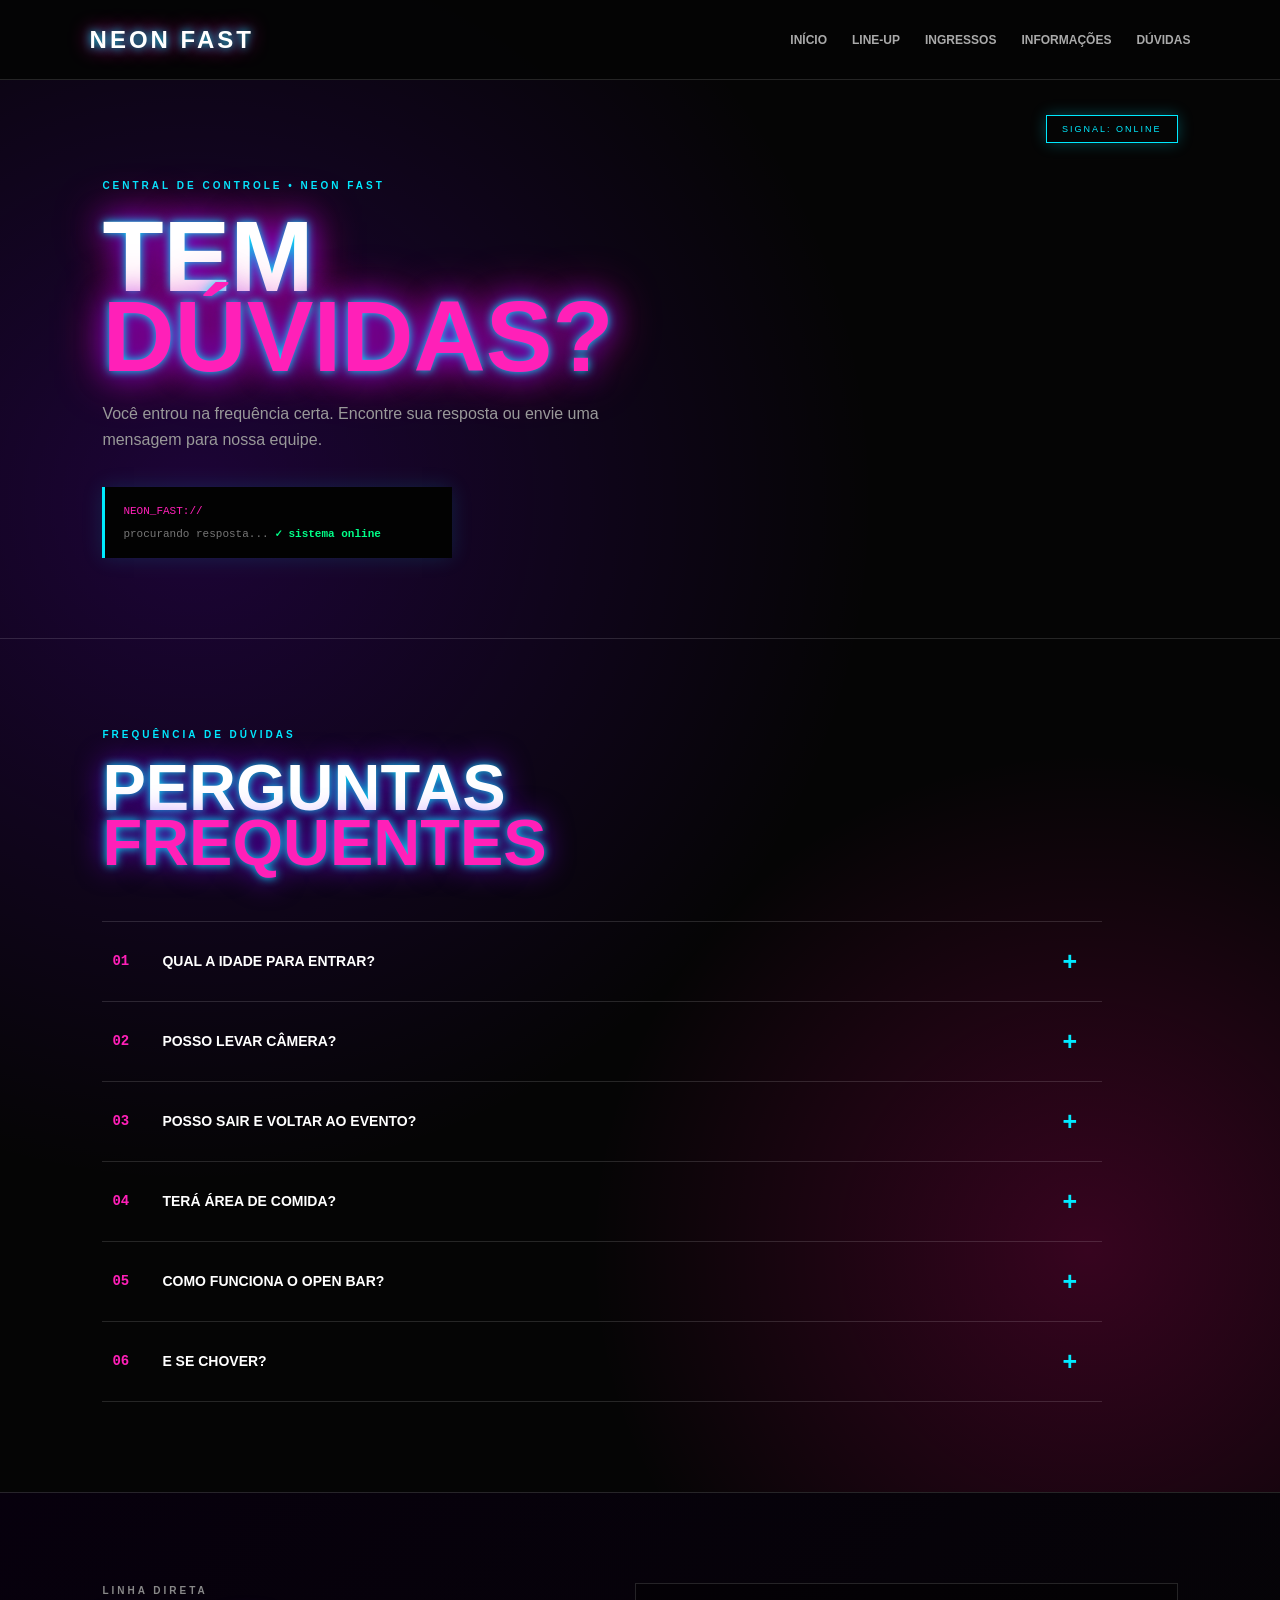
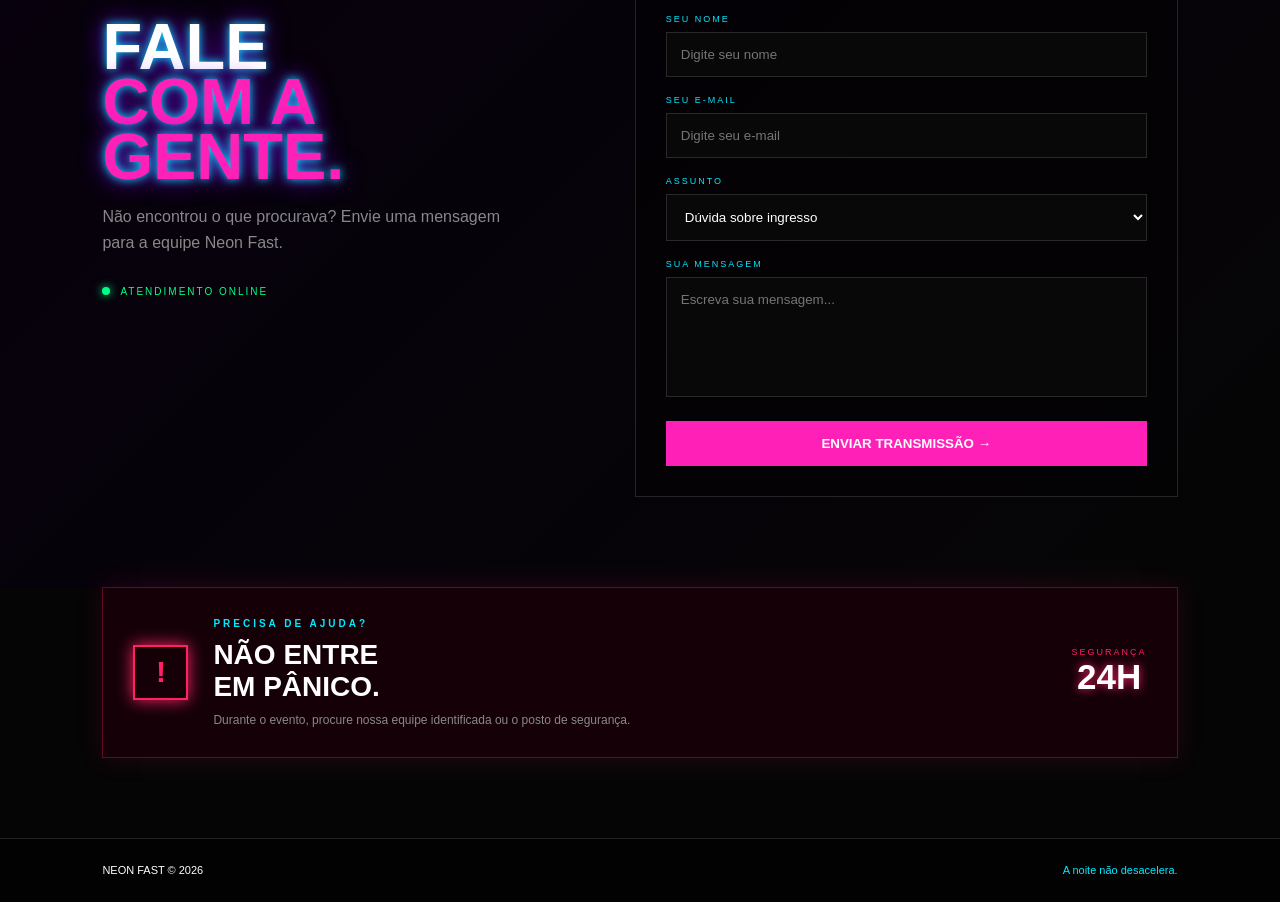
==== duvidas.html @ acbee1f2 "duvidas finalizada" ====
<!DOCTYPE html>
<html lang="pt-BR">

<head>

    <meta charset="UTF-8">
    <meta name="viewport" content="width=device-width, initial-scale=1.0">

    <title>Neon Fast | Dúvidas</title>

    <link rel="stylesheet" href="duvidas.css">

</head>

<body>


    <!-- HEADER -->

    <header>

        <div class="logo">
            <a href="index.html">NEON FAST</a>
        </div>

        <nav>

            <a href="index.html">INÍCIO</a>

            <a href="line.html">LINE-UP</a>

            <a href="ingressos.html">INGRESSOS</a>

            <a href="informacoes.html">INFORMAÇÕES</a>

            <a href="duvidas.html">DÚVIDAS</a>

        </nav>

    </header>



    <main>


        <!-- INTRO -->

        <section class="faq-hero">

            <div class="sinal">
                SIGNAL: ONLINE
            </div>

            <p class="pequeno">
                CENTRAL DE CONTROLE • NEON FAST
            </p>

            <h1>
                TEM<br>
                <span>DÚVIDAS?</span>
            </h1>

            <p class="texto">

                Você entrou na frequência certa.
                Encontre sua resposta ou envie uma mensagem
                para nossa equipe.

            </p>


            <div class="terminal">

                <span>NEON_FAST://</span>

                <p>
                    procurando resposta...
                    <b>✓ sistema online</b>
                </p>

            </div>

        </section>



        <!-- PERGUNTAS -->

        <section class="perguntas">

            <div class="titulo-secao">

                <p class="pequeno">
                    FREQUÊNCIA DE DÚVIDAS
                </p>

                <h2>
                    PERGUNTAS<br>
                    <span>FREQUENTES</span>
                </h2>

            </div>



            <div class="faq-list">


                <!-- PERGUNTA 01 -->

                <details>

                    <summary>

                        <span>01</span>

                        QUAL A IDADE PARA ENTRAR?

                        <b>+</b>

                    </summary>

                    <p>
                        A classificação do Neon Fast é para maiores
                        de 18 anos. Será necessário apresentar um
                        documento oficial com foto na entrada.
                    </p>

                </details>



                <!-- PERGUNTA 02 -->

                <details>

                    <summary>

                        <span>02</span>

                        POSSO LEVAR CÂMERA?

                        <b>+</b>

                    </summary>

                    <p>
                        Câmeras pequenas e equipamentos pessoais
                        são permitidos. Equipamentos profissionais
                        precisam de autorização da organização.
                    </p>

                </details>



                <!-- PERGUNTA 03 -->

                <details>

                    <summary>

                        <span>03</span>

                        POSSO SAIR E VOLTAR AO EVENTO?

                        <b>+</b>

                    </summary>

                    <p>
                        Sim, desde que o seu ingresso permita
                        reentrada e você esteja com a pulseira
                        de identificação.
                    </p>

                </details>



                <!-- PERGUNTA 04 -->

                <details>

                    <summary>

                        <span>04</span>

                        TERÁ ÁREA DE COMIDA?

                        <b>+</b>

                    </summary>

                    <p>
                        Sim. O evento terá uma área de alimentação
                        com diferentes opções de comidas e bebidas.
                    </p>

                </details>



                <!-- PERGUNTA 05 -->

                <details>

                    <summary>

                        <span>05</span>

                        COMO FUNCIONA O OPEN BAR?

                        <b>+</b>

                    </summary>

                    <p>
                        O ingresso Open Bar possui uma área exclusiva
                        com bebidas incluídas durante o período
                        determinado pela organização.
                    </p>

                </details>



                <!-- PERGUNTA 06 -->

                <details>

                    <summary>

                        <span>06</span>

                        E SE CHOVER?

                        <b>+</b>

                    </summary>

                    <p>
                        O Neon Fast acontece em um galpão fechado.
                        Mesmo assim, recomendamos levar uma capa
                        de chuva pequena para o trajeto até o local.
                    </p>

                </details>


            </div>

        </section>



        <!-- CONTATO -->

        <section class="contato">


            <div class="contato-info">

                <p class="pequeno">
                    LINHA DIRETA
                </p>

                <h2>
                    FALE<br>
                    <span>COM A GENTE.</span>
                </h2>

                <p>
                    Não encontrou o que procurava?
                    Envie uma mensagem para a equipe Neon Fast.
                </p>


                <div class="contato-status">

                    <span></span>

                    ATENDIMENTO ONLINE

                </div>

            </div>



            <!-- FORMULÁRIO -->

            <form>

                <label>
                    SEU NOME
                </label>

                <input
                    type="text"
                    placeholder="Digite seu nome"
                >


                <label>
                    SEU E-MAIL
                </label>

                <input
                    type="email"
                    placeholder="Digite seu e-mail"
                >


                <label>
                    ASSUNTO
                </label>

                <select>

                    <option>
                        Dúvida sobre ingresso
                    </option>

                    <option>
                        Informações do evento
                    </option>

                    <option>
                        Line-up
                    </option>

                    <option>
                        Outro assunto
                    </option>

                </select>


                <label>
                    SUA MENSAGEM
                </label>

                <textarea
                    placeholder="Escreva sua mensagem..."
                ></textarea>


                <button type="submit">
                    ENVIAR TRANSMISSÃO →
                </button>

            </form>

        </section>



        <!-- EMERGÊNCIA -->

        <section class="emergencia">

            <div class="alerta">
                !
            </div>

            <div>

                <p class="pequeno">
                    PRECISA DE AJUDA?
                </p>

                <h2>
                    NÃO ENTRE<br>
                    EM PÂNICO.
                </h2>

                <p>
                    Durante o evento, procure nossa equipe
                    identificada ou o posto de segurança.
                </p>

            </div>

            <div class="numero">

                <span>SEGURANÇA</span>

                <strong>
                    24H
                </strong>

            </div>

        </section>


    </main>



    <!-- FOOTER -->

    <footer>

        <p>
            NEON FAST © 2026
        </p>

        <p>
            A noite não desacelera.
        </p>

    </footer>


</body>

</html>
---- duvidas.css ----
* {
    margin: 0;
    padding: 0;
    box-sizing: border-box;
}

body {
    background: #050505;
    color: white;
    font-family: Arial, sans-serif;

    background-image:
        radial-gradient(circle at 15% 20%, #7b00ff33, transparent 30%),
        radial-gradient(circle at 85% 50%, #ff008833, transparent 30%);
}


/* HEADER */

header {
    height: 80px;

    padding: 0 7%;

    display: flex;
    align-items: center;
    justify-content: space-between;

    background: #050505ee;

    border-bottom: 1px solid #ffffff22;

    position: sticky;
    top: 0;

    z-index: 10;
}

.logo a {
    color: white;

    text-decoration: none;

    font-size: 24px;
    font-weight: bold;

    letter-spacing: 3px;

    text-shadow:
        0 0 10px #00eaff,
        0 0 20px #ff00aa;
}

nav {
    display: flex;
    gap: 25px;
}

nav a {
    color: #aaa;

    text-decoration: none;

    font-size: 12px;
    font-weight: bold;

    transition: .3s;
}

nav a:hover {
    color: #00eaff;

    text-shadow: 0 0 10px #00eaff;
}


/* HERO */

.faq-hero {
    padding: 100px 8% 80px;

    border-bottom: 1px solid #ffffff22;

    position: relative;
}

.sinal {
    position: absolute;

    top: 35px;
    right: 8%;

    padding: 8px 15px;

    border: 1px solid #00eaff;

    color: #00eaff;

    font-size: 9px;

    letter-spacing: 2px;

    box-shadow: 0 0 15px #00eaff44;

    animation: piscar 2s infinite;
}

@keyframes piscar {

    50% {
        opacity: .4;
    }

}

.pequeno {
    color: #00eaff;

    font-size: 10px;
    font-weight: bold;

    letter-spacing: 3px;
}

.faq-hero h1 {
    margin: 25px 0;

    font-size: 100px;

    line-height: .8;

    text-shadow:
        0 0 10px #00eaff,
        0 0 30px #7b00ff,
        0 0 50px #ff0088;
}

.faq-hero h1 span {
    color: #ff20b8;
}

.texto {
    max-width: 500px;

    color: #999;

    line-height: 1.6;
}


/* TERMINAL */

.terminal {
    width: 350px;

    margin-top: 35px;

    padding: 18px;

    background: #020202;

    border-left: 3px solid #00eaff;

    box-shadow: 0 0 20px #00eaff22;

    font-family: monospace;

    font-size: 11px;
}

.terminal span {
    color: #ff20b8;
}

.terminal p {
    margin-top: 10px;

    color: #777;
}

.terminal b {
    color: #00ff88;
}


/* PERGUNTAS */

.perguntas {
    padding: 90px 8%;
}

.titulo-secao h2 {
    margin-top: 20px;

    font-size: 65px;

    line-height: .85;

    text-shadow:
        0 0 10px #00eaff,
        0 0 30px #7b00ff;
}

.titulo-secao h2 span {
    color: #ff20b8;
}

.faq-list {
    margin-top: 50px;

    max-width: 1000px;
}

details {
    border-top: 1px solid #ffffff22;

    transition: .3s;
}

details:last-child {
    border-bottom: 1px solid #ffffff22;
}

summary {
    padding: 25px 10px;

    display: grid;

    grid-template-columns: 50px 1fr 30px;

    align-items: center;

    cursor: pointer;

    list-style: none;

    font-size: 14px;
    font-weight: bold;

    transition: .3s;
}

summary::-webkit-details-marker {
    display: none;
}

summary span {
    color: #ff20b8;

    font-family: monospace;
}

summary b {
    color: #00eaff;

    font-size: 25px;

    transition: .3s;
}

details[open] summary b {
    transform: rotate(45deg);
}

summary:hover {
    color: #00eaff;

    padding-left: 20px;
}

details p {
    padding: 0 60px 25px;

    color: #888;

    font-size: 13px;

    line-height: 1.7;
}


/* CONTATO */

.contato {
    padding: 90px 8%;

    display: grid;

    grid-template-columns: 1fr 1.2fr;

    gap: 80px;

    border-top: 1px solid #ffffff22;

    background:
        linear-gradient(135deg, #07000d, #050505);
}

.contato-info h2 {
    margin: 20px 0;

    font-size: 65px;

    line-height: .85;

    text-shadow:
        0 0 10px #00eaff,
        0 0 25px #7b00ff;
}

.contato-info h2 span {
    color: #ff20b8;
}

.contato-info > p {
    max-width: 400px;

    color: #888;

    line-height: 1.6;
}

.contato-status {
    margin-top: 30px;

    display: flex;

    align-items: center;

    gap: 10px;

    color: #00ff88;

    font-size: 10px;

    letter-spacing: 2px;
}

.contato-status span {
    width: 8px;
    height: 8px;

    border-radius: 50%;

    background: #00ff88;

    box-shadow: 0 0 10px #00ff88;
}


/* FORMULÁRIO */

form {
    padding: 30px;

    border: 1px solid #ffffff22;

    background: #00000066;
}

label {
    display: block;

    margin-bottom: 8px;
    margin-top: 18px;

    color: #00eaff;

    font-size: 9px;

    letter-spacing: 2px;
}

label:first-child {
    margin-top: 0;
}

input,
select,
textarea {
    width: 100%;

    padding: 14px;

    background: #080808;

    color: white;

    border: 1px solid #ffffff22;

    outline: none;

    font-family: Arial;
}

input:focus,
select:focus,
textarea:focus {
    border-color: #00eaff;

    box-shadow: 0 0 10px #00eaff22;
}

textarea {
    height: 120px;

    resize: none;
}

button {
    width: 100%;

    margin-top: 20px;

    padding: 15px;

    background: #ff20b8;

    color: white;

    border: none;

    font-weight: bold;

    cursor: pointer;

    transition: .3s;
}

button:hover {
    background: #00eaff;

    color: #050505;

    box-shadow:
        0 0 15px #00eaff,
        0 0 30px #00eaff55;
}


/* EMERGÊNCIA */

.emergencia {
    margin: 0 8% 80px;

    padding: 30px;

    display: flex;

    align-items: center;

    gap: 25px;

    border: 1px solid #ff206655;

    background: #150008;

    box-shadow: 0 0 25px #ff206622;
}

.alerta {
    width: 55px;
    height: 55px;

    display: flex;

    align-items: center;
    justify-content: center;

    border: 2px solid #ff2066;

    color: #ff2066;

    font-size: 30px;
    font-weight: bold;

    box-shadow: 0 0 15px #ff2066;

    animation: alerta 1s infinite;
}

@keyframes alerta {

    50% {
        box-shadow: 0 0 30px #ff2066;
    }

}

.emergencia h2 {
    margin: 10px 0;

    font-size: 28px;
}

.emergencia p:last-child {
    color: #888;

    font-size: 12px;
}

.numero {
    margin-left: auto;

    text-align: center;
}

.numero span {
    display: block;

    color: #ff2066;

    font-size: 9px;

    letter-spacing: 2px;
}

.numero strong {
    color: white;

    font-size: 35px;

    text-shadow: 0 0 10px #ff2066;
}


/* FOOTER */

footer {
    padding: 25px 8%;

    display: flex;

    justify-content: space-between;

    background: #020202;

    border-top: 1px solid #ffffff22;

    font-size: 11px;
}

footer p:last-child {
    color: #00eaff;
}


/* CELULAR */

@media (max-width: 800px) {

    header {
        height: auto;

        padding: 20px;

        flex-direction: column;

        gap: 20px;
    }

    nav {
        flex-wrap: wrap;

        justify-content: center;

        gap: 15px;
    }

    .faq-hero {
        padding: 70px 6%;
    }

    .faq-hero h1 {
        font-size: 65px;
    }

    .sinal {
        position: static;

        display: inline-block;

        margin-bottom: 30px;
    }

    .terminal {
        width: 100%;
    }

    .perguntas {
        padding: 60px 6%;
    }

    .titulo-secao h2 {
        font-size: 48px;
    }

    summary {
        grid-template-columns: 35px 1fr 20px;

        font-size: 12px;
    }

    details p {
        padding-left: 35px;
    }

    .contato {
        padding: 60px 6%;

        grid-template-columns: 1fr;

        gap: 40px;
    }

    .contato-info h2 {
        font-size: 50px;
    }

    .emergencia {
        margin: 0 6% 60px;

        flex-wrap: wrap;
    }

    .numero {
        margin-left: 0;
    }

    footer {
        flex-direction: column;

        gap: 10px;

        text-align: center;
    }

}
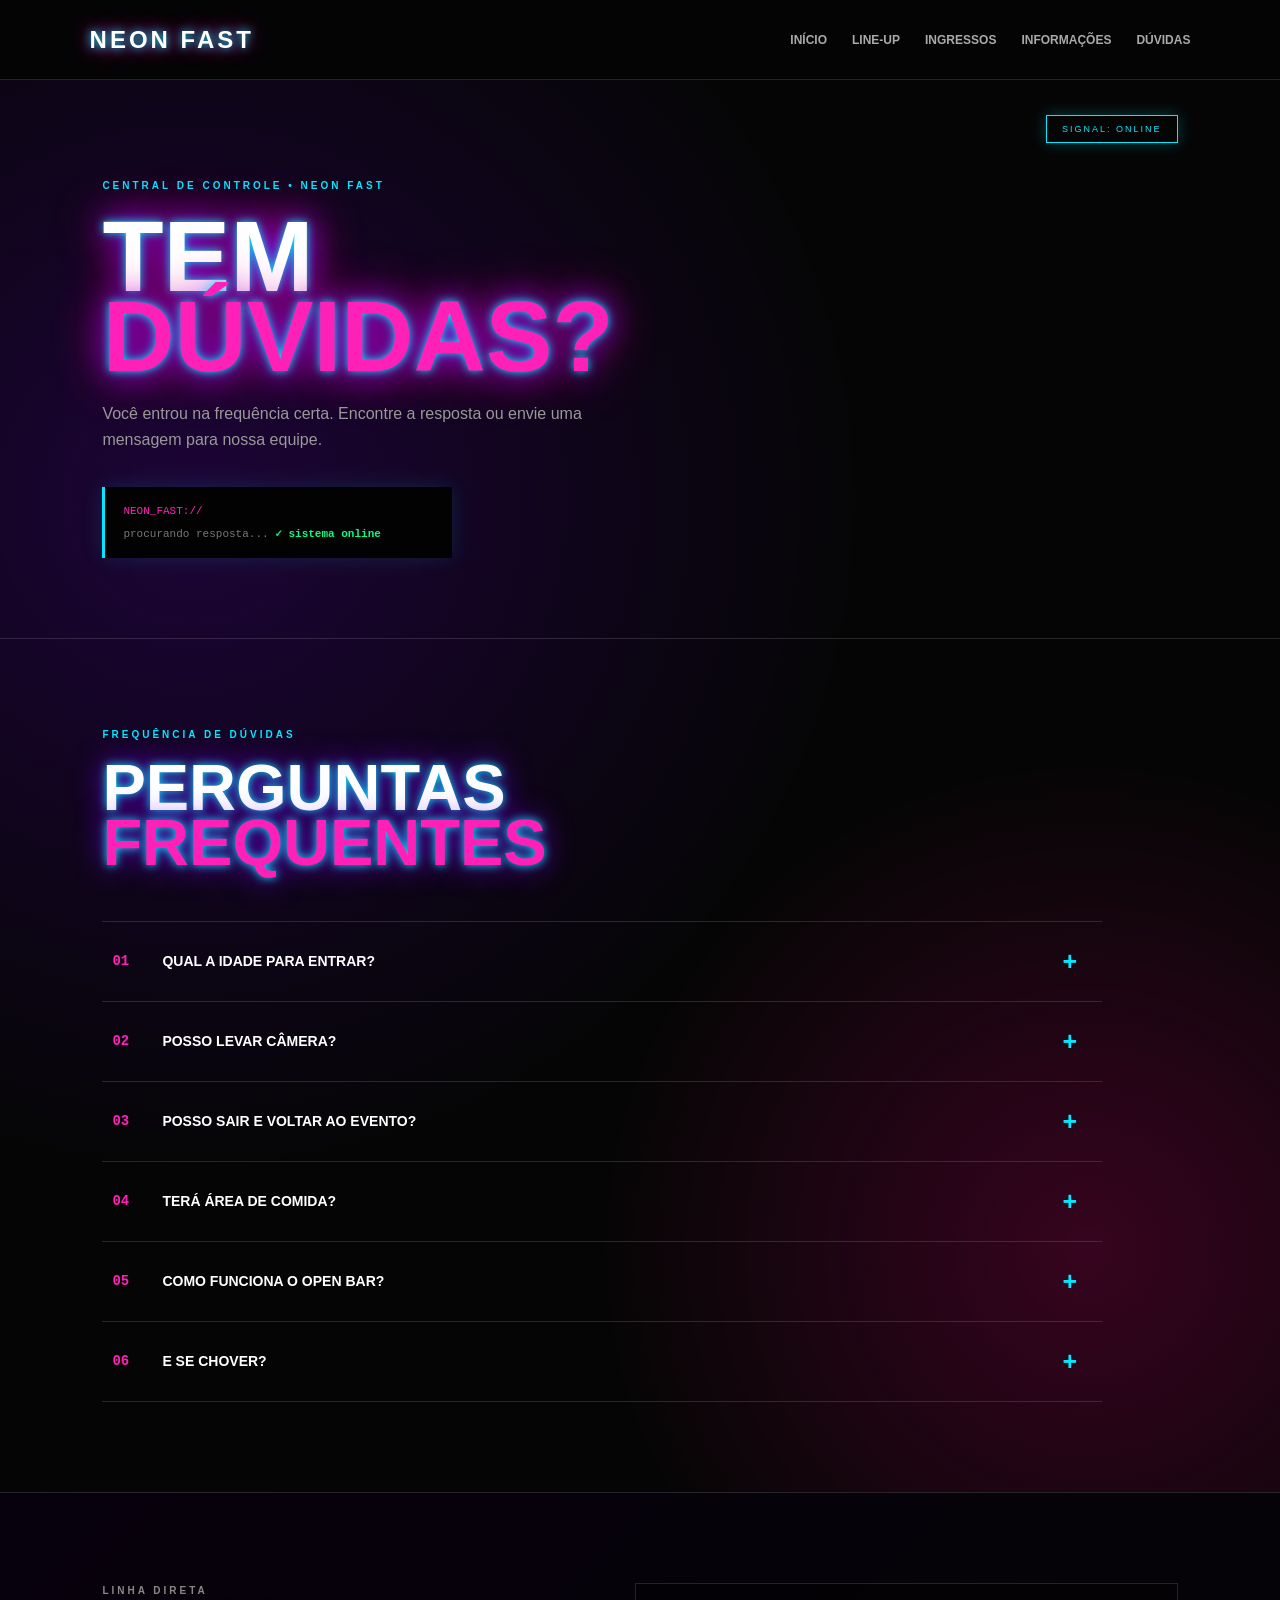
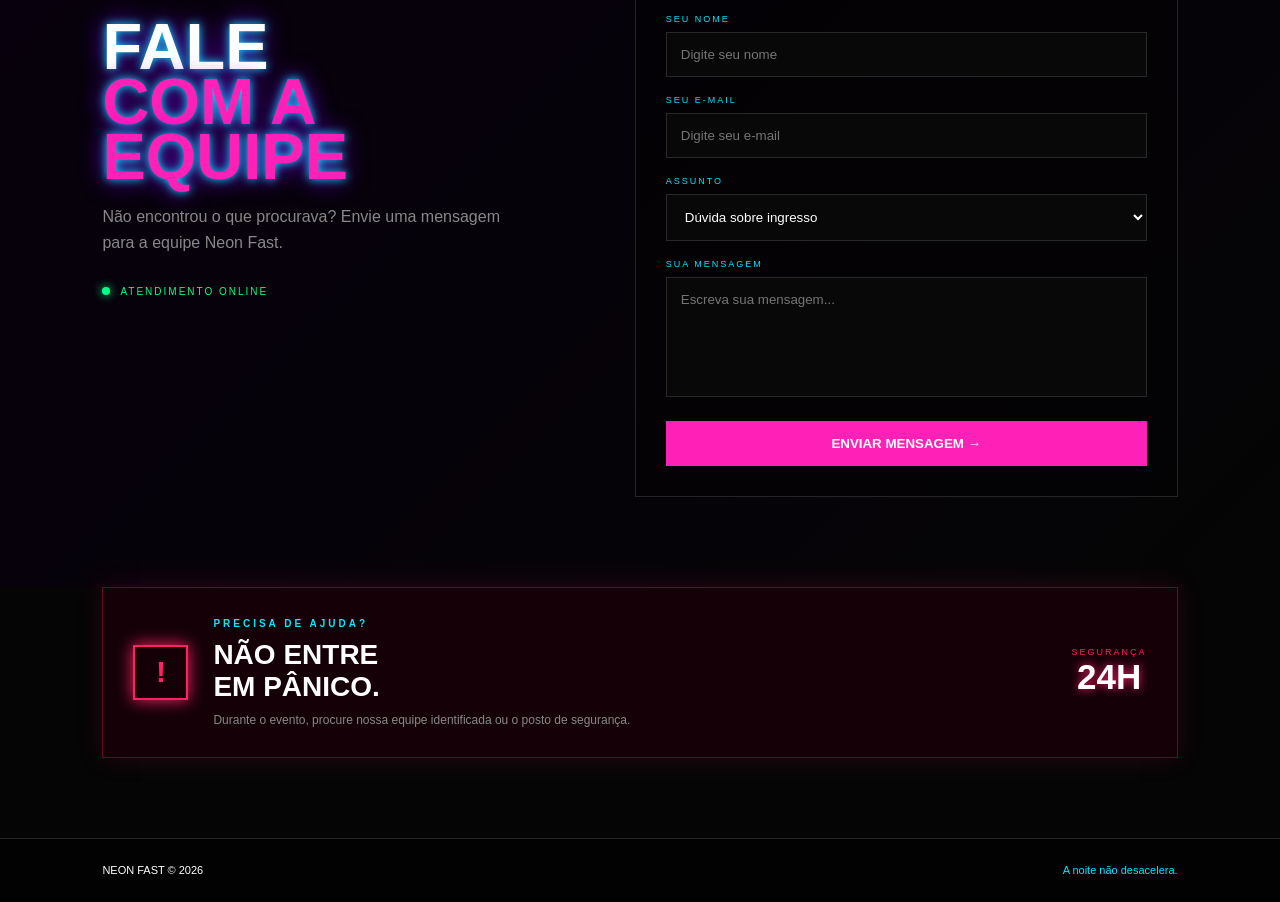
==== commit 49477f6c: "limpeza e finalizaçao" ====
--- a/duvidas.html
+++ b/duvidas.html
@@ -14,8 +14,6 @@
 
 <body>
 
-
-    <!-- HEADER -->
 
     <header>
 
@@ -43,8 +41,6 @@
 
     <main>
 
-
-        <!-- INTRO -->
 
         <section class="faq-hero">
 
@@ -64,7 +60,7 @@
             <p class="texto">
 
                 Você entrou na frequência certa.
-                Encontre sua resposta ou envie uma mensagem
+                Encontre a resposta ou envie uma mensagem
                 para nossa equipe.
 
             </p>
@@ -84,8 +80,6 @@
         </section>
 
 
-
-        <!-- PERGUNTAS -->
 
         <section class="perguntas">
 
@@ -107,8 +101,6 @@
             <div class="faq-list">
 
 
-                <!-- PERGUNTA 01 -->
-
                 <details>
 
                     <summary>
@@ -131,8 +123,6 @@
 
 
 
-                <!-- PERGUNTA 02 -->
-
                 <details>
 
                     <summary>
@@ -155,8 +145,6 @@
 
 
 
-                <!-- PERGUNTA 03 -->
-
                 <details>
 
                     <summary>
@@ -179,8 +167,6 @@
 
 
 
-                <!-- PERGUNTA 04 -->
-
                 <details>
 
                     <summary>
@@ -201,8 +187,6 @@
                 </details>
 
 
-
-                <!-- PERGUNTA 05 -->
 
                 <details>
 
@@ -226,8 +210,6 @@
 
 
 
-                <!-- PERGUNTA 06 -->
-
                 <details>
 
                     <summary>
@@ -255,8 +237,6 @@
 
 
 
-        <!-- CONTATO -->
-
         <section class="contato">
 
 
@@ -268,7 +248,7 @@
 
                 <h2>
                     FALE<br>
-                    <span>COM A GENTE.</span>
+                    <span>COM A EQUIPE</span>
                 </h2>
 
                 <p>
@@ -288,8 +268,6 @@
             </div>
 
 
-
-            <!-- FORMULÁRIO -->
 
             <form>
 
@@ -348,7 +326,7 @@
 
 
                 <button type="submit">
-                    ENVIAR TRANSMISSÃO →
+                    ENVIAR MENSAGEM →
                 </button>
 
             </form>
@@ -356,8 +334,6 @@
         </section>
 
 
-
-        <!-- EMERGÊNCIA -->
 
         <section class="emergencia">
 
@@ -400,8 +376,6 @@
 
 
 
-    <!-- FOOTER -->
-
     <footer>
 
         <p>
--- a/duvidas.css
+++ b/duvidas.css
@@ -15,8 +15,6 @@
 }
 
 
-/* HEADER */
-
 header {
     height: 80px;
 
@@ -57,8 +55,9 @@
 }
 
 nav a {
+    position: relative;
+
     color: #aaa;
-
     text-decoration: none;
 
     font-size: 12px;
@@ -67,14 +66,31 @@
     transition: .3s;
 }
 
+nav a::after {
+    content: "";
+
+    position: absolute;
+    left: 0;
+    bottom: -8px;
+
+    width: 0;
+    height: 2px;
+
+    background: #ff20b8;
+    box-shadow: 0 0 10px #ff20b8;
+
+    transition: .3s;
+}
+
 nav a:hover {
     color: #00eaff;
-
     text-shadow: 0 0 10px #00eaff;
 }
 
-
-/* HERO */
+nav a:hover::after {
+    width: 100%;
+}
+
 
 .faq-hero {
     padding: 100px 8% 80px;
@@ -148,8 +164,6 @@
 }
 
 
-/* TERMINAL */
-
 .terminal {
     width: 350px;
 
@@ -182,8 +196,6 @@
     color: #00ff88;
 }
 
-
-/* PERGUNTAS */
 
 .perguntas {
     padding: 90px 8%;
@@ -279,8 +291,6 @@
 }
 
 
-/* CONTATO */
-
 .contato {
     padding: 90px 8%;
 
@@ -347,8 +357,6 @@
     box-shadow: 0 0 10px #00ff88;
 }
 
-
-/* FORMULÁRIO */
 
 form {
     padding: 30px;
@@ -438,8 +446,6 @@
 }
 
 
-/* EMERGÊNCIA */
-
 .emergencia {
     margin: 0 8% 80px;
 
@@ -524,8 +530,6 @@
 }
 
 
-/* FOOTER */
-
 footer {
     padding: 25px 8%;
 
@@ -545,8 +549,6 @@
 }
 
 
-/* CELULAR */
-
 @media (max-width: 800px) {
 
     header {
